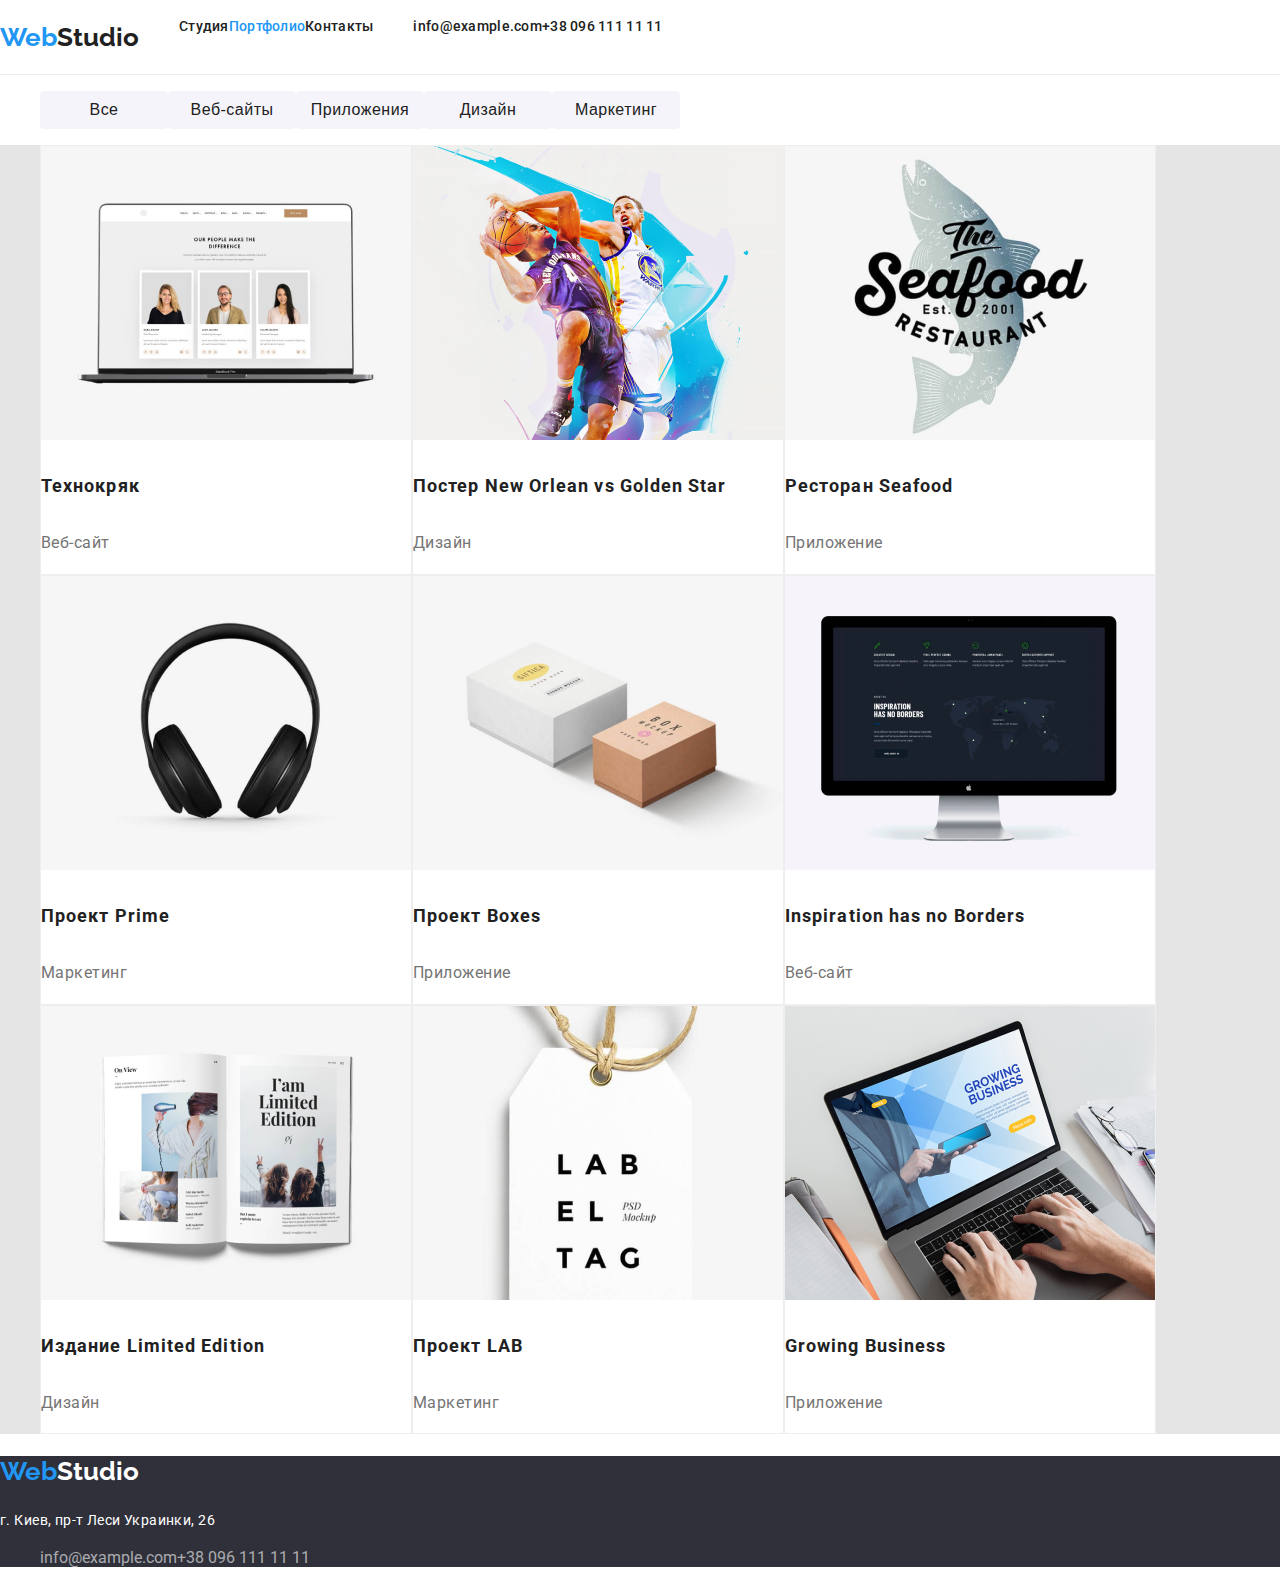
==== portfolio.html @ edf69f2f "Created a repository and started home work" ====
<!DOCTYPE html>
<html lang="ru">
<head>
    <meta charset="UTF-8">
    <meta name="viewport" content="width=device-width, initial-scale=1.0">
    <title>Портфолио</title>
    <link rel="preconnect" href="https://fonts.gstatic.com">
    <link href="https://fonts.googleapis.com/css2?family=Raleway:wght@700&family=Roboto:wght@400;500;700;900&display=swap"
        rel="stylesheet">
    <link rel="stylesheet" href="css/style.css">
</head>
<body>
    <header>
        <nav>
            <a href="./index.html">
                <h2 class="logo"><span class="accent">Web</span>Studio</h2>
            </a>
            <ul>
                <li>
                    <a href="./index.html" class="navigation-links">Студия</a>
                </li>
                <li>
                    <a href="./portfolio.html" class="navigation-links accent">Портфолио</a>
                </li>
                <li>
                    <a href="#" class="navigation-links">Контакты</a>
                </li>
            </ul>
            <address>
                <ul>
                    <li>
                        <a href="mailto:info@example.com" class="navigation-contacts">info@example.com</a>
                    </li>
                    <li>
                        <a href="tel:+380961111111" class="navigation-contacts">+38 096 111 11 11</a>
                    </li>
                </ul>
            </address>
        </nav>
    </header>
    <main>
        <section>
            <ul>
                <li><button type="button" class="portfolio-buttons">Все</button></li>
                <li><button type="button" class="portfolio-buttons">Веб-сайты</button></li>
                <li><button type="button" class="portfolio-buttons">Приложения</button></li>
                <li><button type="button" class="portfolio-buttons">Дизайн</button></li>
                <li><button type="button" class="portfolio-buttons">Маркетинг</button></li>
            </ul>
            <ul class="project-preview-container">
                <li class="project-preview">
                    <a href="#" class="project-preview-links">
                        <img src="./images/portfolio/technokryak.jpg" alt="Технокряк">
                        <h4>Технокряк</h4>
                        <p>Веб-сайт</p>
                    </a>
                </li>
                <li class="project-preview">
                    <a href="#" class="project-preview-links">
                        <img src="./images/portfolio/new-orlean-vs-golden-star.jpg" class="project-preview-picture" alt="Постер New Orlean vs Golden Star">
                        <h4>Постер New Orlean vs Golden Star</h4>
                        <p>Дизайн</p>
                    </a>
                </li>
                <li class="project-preview">
                    <a href="#" class="project-preview-links">
                        <img src="./images/portfolio/seafood-restaurant.jpg" class="project-preview-picture" alt="">
                        <h4>Ресторан Seafood</h4>
                        <p>Приложение</p>
                    </a>
                </li>
                <li class="project-preview">
                    <a href="#" class="project-preview-links">
                        <img src="./images/portfolio/prime-project.jpg" class="project-preview-picture" alt="Ресторан Seafood">
                        <h4>Проект Prime</h4>
                        <p>Маркетинг</p>
                    </a>
                </li>
                <li class="project-preview">
                    <a href="#" class="project-preview-links">
                        <img src="./images/portfolio/boxes-project.jpg" class="project-preview-picture" alt="Проект Boxes">
                        <h4>Проект Boxes</h4>
                        <p>Приложение</p>
                    </a>
                </li>
                <li class="project-preview">
                    <a href="#" class="project-preview-links">
                        <img src="./images/portfolio/inspiration-has-no-borders.jpg" class="project-preview-picture" alt="Inspiration has no Borders">
                        <h4>Inspiration has no Borders</h4>
                        <p>Веб-сайт</p>
                    </a>
                </li>
                <li class="project-preview">
                    <a href="#" class="project-preview-links">
                        <img src="./images/portfolio/limited-edition.jpg" class="project-preview-picture" alt="Издание Limited Edition">
                        <h4>Издание Limited Edition</h4>
                        <p>Дизайн</p>
                    </a>
                </li>
                <li class="project-preview">
                    <a href="#" class="project-preview-links">
                        <img src="./images/portfolio/lab-project.jpg" class="project-preview-picture" alt="Проект LAB">
                        <h4>Проект LAB</h4>
                        <p>Маркетинг</p>
                    </a>
                </li>
                <li class="project-preview">
                    <a href="#" class="project-preview-links">
                        <img src="./images/portfolio/growing-business.jpg" class="project-preview-picture" alt="Growing Business">
                        <h4>Growing Business</h4>
                        <p>Приложение</p>
                    </a>
                </li>
            </ul>
        </section>
    </main>
    <footer>
        <a href="./index.html">
            <h2 class="logo"><span class="accent">Web</span>Studio</h2>
        </a>
        <address>
            г. Киев, пр-т Леси Украинки, 26
        </address>
        <ul>
            <li>
                <a href="mailto:info@example.com" class="footer-contacts">info@example.com</a>
            </li>
            <li>
                <a href="tel:+380961111111" class="footer-contacts">+38 096 111 11 11</a>
            </li>
        </ul>
    </footer>
</body>
</html>
---- css/style.css ----
:root {
  /* background */
  --c-dark: #2f303a;
  --c-grey: #f5f4fa;
  --c-light: #ffffff;
  --c-accent: #2196f3;

  /* text */
  --txt-c-dark: #212121;
  --txt-c-grey: #757575;
  --txt-c-grey-light: rgba(255, 255, 255, 0.6);
  --txt-c-accent: var(--c-accent);
  --txt-c-light: var(--c-light);

  /* font */
  --font-main: "Roboto", sans-serif;
  --font-logo: "Raleway", sans-serif;
}

body {
  font-family: var(--font-main);
  margin: 0;
}

header {
  border-bottom: 1px solid #ececec;
}

nav {
  display: flex;
}

nav a {
  text-decoration: none;
  color: var(--txt-c-dark);
}

address {
  font-style: normal;
}

address a {
  text-decoration: none;
}

ul {
  list-style: none;
  display: flex;
}

h1 {
  font-weight: 900;
  font-size: 44px;
  line-height: 1.36;
}

h3 {
  font-weight: bold;
  font-size: 36px;
  line-height: 1.67;
  letter-spacing: 0.03em;
}

h4 {
  font-weight: bold;
  font-size: 18px;
  line-height: 2;
  letter-spacing: 0.06em;
}

h5 {
  font-weight: 500;
  font-size: 16px;
  line-height: 1.19;
  letter-spacing: 0.03em;
}

h6 {
  font-weight: bold;
  font-size: 14px;
  line-height: 1.14;
  letter-spacing: 0.03em;
  text-transform: uppercase;
}

/* --- HEADER --- */
.logo {
  font-family: var(--font-logo);
  font-size: 26px;
  line-height: 1.19;
}

.navigation-links,
.navigation-contacts {
  text-decoration: none;
  color: var(--txt-c-dark);
  font-weight: 500;
  font-size: 14px;
  line-height: 1.14;
  letter-spacing: 0.02em;
}

.accent {
  color: var(--txt-c-accent);
}

.navigation-contacts:hover,
.navigation-contacts:focus {
  color: var(--txt-c-accent);
}
/* --- /HEADER --- */

/* --- MAIN --- */
.our-features p {
  font-size: 14px;
  line-height: 1.71;
  letter-spacing: 0.03em;
  color: var(--txt-c-grey);
}

/* --- OUR TEAM --- */
.our-team-section {
  background: var(--c-grey);
}

.team-members {
  display: flex;
}

.team-member {
  width: 270px;
  background: var(--c-light);
  box-shadow: 0px 1px 3px rgba(0, 0, 0, 0.12), 0px 1px 1px rgba(0, 0, 0, 0.14),
    0px 2px 1px rgba(0, 0, 0, 0.2);
  border-radius: 0px 0px 4px 4px;
}

.team-member p {
  font-size: 16px;
  line-height: 1.19;
  letter-spacing: 0.03em;
  color: var(--txt-c-grey);
}
/* --- /OUR TEAM --- */
/* --- /MAIN --- */

/* --- FOOTER --- */
footer {
  background: var(--c-dark);
}

footer a {
  text-decoration: none;
}

footer .logo {
  color: var(--txt-c-light);
}

footer address {
  font-size: 14px;
  line-height: 1.71;
  letter-spacing: 0.03em;
  color: var(--txt-c-light);
}

.footer-contacts {
  color: var(--txt-c-grey-light);
}
/* --- /FOOTER --- */

/* --- PORTFOLIO --- */
.portfolio-buttons {
  background: var(--c-grey);
  width: 128px;
  height: 38px;
  border: none;
  border-radius: 4px;
  color: var(--txt-c-dark);
  font-weight: 500;
  font-size: 16px;
  line-height: 1.62;
  letter-spacing: 0.03em;
  cursor: pointer;
}

.portfolio-buttons:focus,
.portfolio-buttons:hover {
  background: var(--c-accent);
  color: var(--txt-c-light);
  box-shadow: 0px 3px 1px rgba(0, 0, 0, 0.1), 0px 1px 2px rgba(0, 0, 0, 0.08),
    0px 2px 2px rgba(0, 0, 0, 0.12);
}

.project-preview-container {
  display: flex;
  flex-wrap: wrap;
  background: #e5e5e5;
}

.project-preview {
  width: 370px;
  background: var(--c-light);
  border: 1px solid #eeeeee;
}

.project-preview-picture {
  width: 370px;
}

.project-preview a {
  text-decoration: none;
}

.project-preview h4 {
  color: var(--txt-c-dark);
}

.project-preview p {
  font-size: 16px;
  line-height: 1.87;
  letter-spacing: 0.03em;
  color: var(--txt-c-grey);
}
/* --- /PORTFOLIO --- */
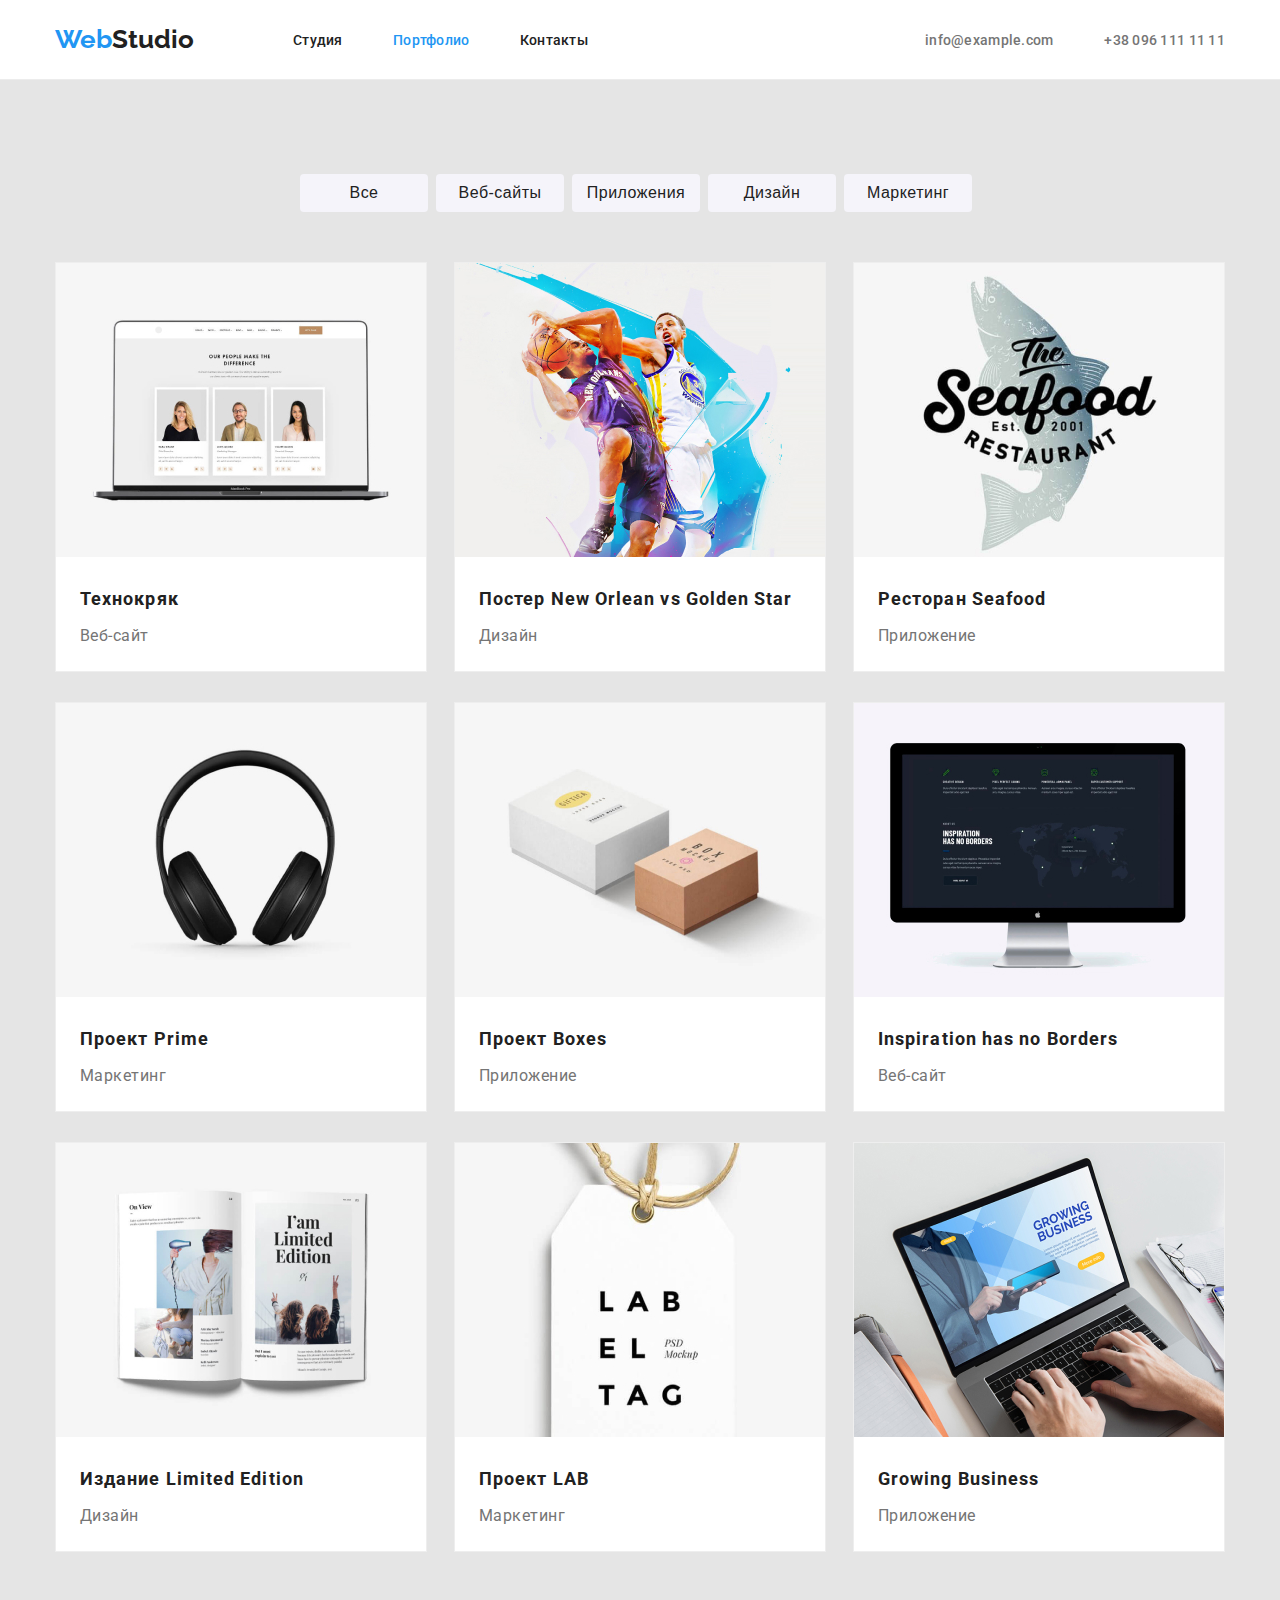
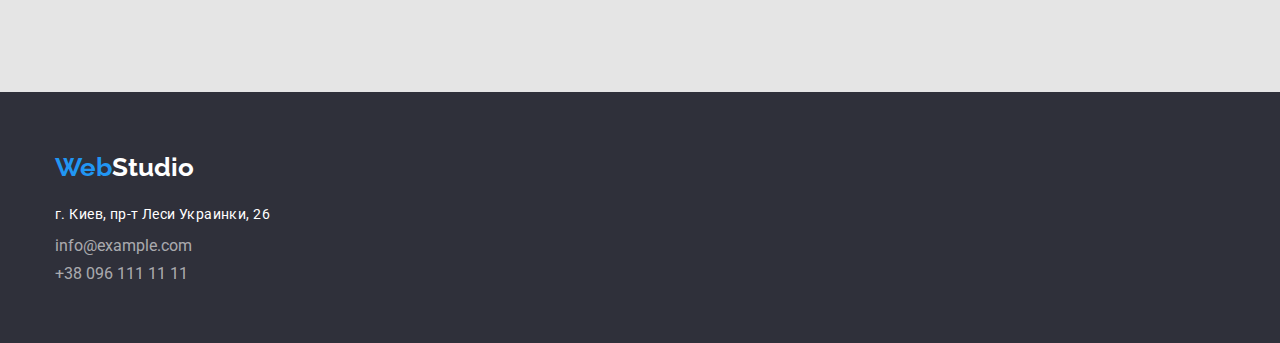
==== commit 8c0fb1da: "HW Done" ====
--- a/portfolio.html
+++ b/portfolio.html
@@ -15,7 +15,7 @@
             <a href="./index.html">
                 <h2 class="logo"><span class="accent">Web</span>Studio</h2>
             </a>
-            <ul>
+            <ul class="navigation-links-list">
                 <li>
                     <a href="./index.html" class="navigation-links">Студия</a>
                 </li>
@@ -27,7 +27,7 @@
                 </li>
             </ul>
             <address>
-                <ul>
+                <ul class="navigation-contacts-list">
                     <li>
                         <a href="mailto:info@example.com" class="navigation-contacts">info@example.com</a>
                     </li>
@@ -38,97 +38,103 @@
             </address>
         </nav>
     </header>
+    <!-- PORTFOLIO -->
     <main>
-        <section>
-            <ul>
-                <li><button type="button" class="portfolio-buttons">Все</button></li>
-                <li><button type="button" class="portfolio-buttons">Веб-сайты</button></li>
-                <li><button type="button" class="portfolio-buttons">Приложения</button></li>
-                <li><button type="button" class="portfolio-buttons">Дизайн</button></li>
-                <li><button type="button" class="portfolio-buttons">Маркетинг</button></li>
-            </ul>
-            <ul class="project-preview-container">
-                <li class="project-preview">
-                    <a href="#" class="project-preview-links">
-                        <img src="./images/portfolio/technokryak.jpg" alt="Технокряк">
-                        <h4>Технокряк</h4>
-                        <p>Веб-сайт</p>
-                    </a>
+        <section class="portfolio-section">
+            <div class="portfolio-content">
+                <ul class="portfolio-contentbuttons">
+                    <li><button type="button" class="portfolio-button">Все</button></li>
+                    <li><button type="button" class="portfolio-button">Веб-сайты</button></li>
+                    <li><button type="button" class="portfolio-button">Приложения</button></li>
+                    <li><button type="button" class="portfolio-button">Дизайн</button></li>
+                    <li><button type="button" class="portfolio-button">Маркетинг</button></li>
+                </ul>
+                <ul class="project-preview-container">
+                    <li class="project-preview">
+                        <a href="#" class="project-preview-links">
+                            <img src="./images/portfolio/technokryak.jpg" alt="Технокряк">
+                            <h4>Технокряк</h4>
+                            <p>Веб-сайт</p>
+                        </a>
+                    </li>
+                    <li class="project-preview">
+                        <a href="#" class="project-preview-links">
+                            <img src="./images/portfolio/new-orlean-vs-golden-star.jpg" class="project-preview-picture" alt="Постер New Orlean vs Golden Star">
+                            <h4>Постер New Orlean vs Golden Star</h4>
+                            <p>Дизайн</p>
+                        </a>
+                    </li>
+                    <li class="project-preview">
+                        <a href="#" class="project-preview-links">
+                            <img src="./images/portfolio/seafood-restaurant.jpg" class="project-preview-picture" alt="">
+                            <h4>Ресторан Seafood</h4>
+                            <p>Приложение</p>
+                        </a>
+                    </li>
+                    <li class="project-preview">
+                        <a href="#" class="project-preview-links">
+                            <img src="./images/portfolio/prime-project.jpg" class="project-preview-picture" alt="Ресторан Seafood">
+                            <h4>Проект Prime</h4>
+                            <p>Маркетинг</p>
+                        </a>
+                    </li>
+                    <li class="project-preview">
+                        <a href="#" class="project-preview-links">
+                            <img src="./images/portfolio/boxes-project.jpg" class="project-preview-picture" alt="Проект Boxes">
+                            <h4>Проект Boxes</h4>
+                            <p>Приложение</p>
+                        </a>
+                    </li>
+                    <li class="project-preview">
+                        <a href="#" class="project-preview-links">
+                            <img src="./images/portfolio/inspiration-has-no-borders.jpg" class="project-preview-picture" alt="Inspiration has no Borders">
+                            <h4>Inspiration has no Borders</h4>
+                            <p>Веб-сайт</p>
+                        </a>
+                    </li>
+                    <li class="project-preview">
+                        <a href="#" class="project-preview-links">
+                            <img src="./images/portfolio/limited-edition.jpg" class="project-preview-picture" alt="Издание Limited Edition">
+                            <h4>Издание Limited Edition</h4>
+                            <p>Дизайн</p>
+                        </a>
+                    </li>
+                    <li class="project-preview">
+                        <a href="#" class="project-preview-links">
+                            <img src="./images/portfolio/lab-project.jpg" class="project-preview-picture" alt="Проект LAB">
+                            <h4>Проект LAB</h4>
+                            <p>Маркетинг</p>
+                        </a>
+                    </li>
+                    <li class="project-preview">
+                        <a href="#" class="project-preview-links">
+                            <img src="./images/portfolio/growing-business.jpg" class="project-preview-picture" alt="Growing Business">
+                            <h4>Growing Business</h4>
+                            <p>Приложение</p>
+                        </a>
+                    </li>
+                </ul>
+            </div>
+        </section>
+        <!-- /PORTFOLIO -->
+    </main>
+    <footer>
+            <div class="footer-content">
+                <a href="./index.html">
+                <h2 class="logo"><span class="accent">Web</span>Studio</h2>
+            </a>
+            <address>
+                г. Киев, пр-т Леси Украинки, 26
+            </address>
+            <ul class="footer-contacts-list">
+                <li>
+                    <a href="mailto:info@example.com" class="footer-contacts">info@example.com</a>
                 </li>
-                <li class="project-preview">
-                    <a href="#" class="project-preview-links">
-                        <img src="./images/portfolio/new-orlean-vs-golden-star.jpg" class="project-preview-picture" alt="Постер New Orlean vs Golden Star">
-                        <h4>Постер New Orlean vs Golden Star</h4>
-                        <p>Дизайн</p>
-                    </a>
-                </li>
-                <li class="project-preview">
-                    <a href="#" class="project-preview-links">
-                        <img src="./images/portfolio/seafood-restaurant.jpg" class="project-preview-picture" alt="">
-                        <h4>Ресторан Seafood</h4>
-                        <p>Приложение</p>
-                    </a>
-                </li>
-                <li class="project-preview">
-                    <a href="#" class="project-preview-links">
-                        <img src="./images/portfolio/prime-project.jpg" class="project-preview-picture" alt="Ресторан Seafood">
-                        <h4>Проект Prime</h4>
-                        <p>Маркетинг</p>
-                    </a>
-                </li>
-                <li class="project-preview">
-                    <a href="#" class="project-preview-links">
-                        <img src="./images/portfolio/boxes-project.jpg" class="project-preview-picture" alt="Проект Boxes">
-                        <h4>Проект Boxes</h4>
-                        <p>Приложение</p>
-                    </a>
-                </li>
-                <li class="project-preview">
-                    <a href="#" class="project-preview-links">
-                        <img src="./images/portfolio/inspiration-has-no-borders.jpg" class="project-preview-picture" alt="Inspiration has no Borders">
-                        <h4>Inspiration has no Borders</h4>
-                        <p>Веб-сайт</p>
-                    </a>
-                </li>
-                <li class="project-preview">
-                    <a href="#" class="project-preview-links">
-                        <img src="./images/portfolio/limited-edition.jpg" class="project-preview-picture" alt="Издание Limited Edition">
-                        <h4>Издание Limited Edition</h4>
-                        <p>Дизайн</p>
-                    </a>
-                </li>
-                <li class="project-preview">
-                    <a href="#" class="project-preview-links">
-                        <img src="./images/portfolio/lab-project.jpg" class="project-preview-picture" alt="Проект LAB">
-                        <h4>Проект LAB</h4>
-                        <p>Маркетинг</p>
-                    </a>
-                </li>
-                <li class="project-preview">
-                    <a href="#" class="project-preview-links">
-                        <img src="./images/portfolio/growing-business.jpg" class="project-preview-picture" alt="Growing Business">
-                        <h4>Growing Business</h4>
-                        <p>Приложение</p>
-                    </a>
+                <li>
+                    <a href="tel:+380961111111" class="footer-contacts">+38 096 111 11 11</a>
                 </li>
             </ul>
-        </section>
-    </main>
-    <footer>
-        <a href="./index.html">
-            <h2 class="logo"><span class="accent">Web</span>Studio</h2>
-        </a>
-        <address>
-            г. Киев, пр-т Леси Украинки, 26
-        </address>
-        <ul>
-            <li>
-                <a href="mailto:info@example.com" class="footer-contacts">info@example.com</a>
-            </li>
-            <li>
-                <a href="tel:+380961111111" class="footer-contacts">+38 096 111 11 11</a>
-            </li>
-        </ul>
+        </div>
     </footer>
 </body>
 </html>--- a/css/style.css
+++ b/css/style.css
@@ -28,6 +28,11 @@
 
 nav {
   display: flex;
+  justify-content: space-between;
+  margin: 0px auto;
+  height: 79px;
+  width: 1170px;
+  align-items: center;
 }
 
 nav a {
@@ -46,12 +51,14 @@
 ul {
   list-style: none;
   display: flex;
+  padding: 0;
 }
 
 h1 {
   font-weight: 900;
   font-size: 44px;
   line-height: 1.36;
+  margin: 0px;
 }
 
 h3 {
@@ -59,6 +66,7 @@
   font-size: 36px;
   line-height: 1.67;
   letter-spacing: 0.03em;
+  margin: 0px;
 }
 
 h4 {
@@ -81,13 +89,30 @@
   line-height: 1.14;
   letter-spacing: 0.03em;
   text-transform: uppercase;
+  margin: 0;
 }
 
 /* --- HEADER --- */
+header {
+  justify-content: center;
+}
+
+.navigation-links-list {
+  width: 295px;
+  justify-content: space-between;
+  margin-left: -238px;
+}
+
+.navigation-contacts-list {
+  width: 300px;
+  justify-content: space-between;
+}
+
 .logo {
   font-family: var(--font-logo);
   font-size: 26px;
   line-height: 1.19;
+  margin: 0;
 }
 
 .navigation-links,
@@ -100,6 +125,10 @@
   letter-spacing: 0.02em;
 }
 
+.navigation-contacts {
+  color: var(--txt-c-grey);
+}
+
 .accent {
   color: var(--txt-c-accent);
 }
@@ -111,20 +140,84 @@
 /* --- /HEADER --- */
 
 /* --- MAIN --- */
+
+/* --- BANNER --- */
+.banner-section {
+  display: flex;
+  justify-content: center;
+  align-items: center;
+  background: var(--c-dark);
+  color: var(--c-light);
+  padding: 200px 0px;
+}
+
+.banner-section-content {
+  width: 650px;
+  text-align: center;
+  text-transform: uppercase;
+}
+
+.banner-button {
+  background-color: var(--c-accent);
+  color: var(--c-light);
+  width: 200px;
+  height: 50px;
+  border: none;
+  border-radius: 4px;
+  box-shadow: 0px 4px 4px rgba(0, 0, 0, 0.15);
+  margin-top: 30px;
+}
+/* --- /BANNER --- */
+
+/* --- OUR FEATURES --- */
+.our-features-list {
+  width: 1170px;
+  margin: 95px auto;
+  justify-content: space-between;
+}
+
+.our-features {
+  width: 270px;
+}
+
 .our-features p {
   font-size: 14px;
   line-height: 1.71;
   letter-spacing: 0.03em;
   color: var(--txt-c-grey);
-}
+  margin: 10px 0 0 0;
+}
+/* --- /OUR FEATURES --- */
+
+/* --- WHAT ARE WE DO --- */
+.what-are-we-do-content {
+  width: 1170px;
+  text-align: center;
+  margin: 0 auto;
+}
+
+.what-are-we-do-examples {
+  justify-content: space-between;
+  margin: 50px 0px 94px 0px;
+}
+/* --- /WHAT ARE WE DO --- */
 
 /* --- OUR TEAM --- */
 .our-team-section {
+  text-align: center;
   background: var(--c-grey);
+  padding: 94px 0;
+}
+
+.our-team-content {
+  width: 1170px;
+  margin: 0px auto;
 }
 
 .team-members {
   display: flex;
+  justify-content: space-between;
+  margin: 50px 0 0 0;
 }
 
 .team-member {
@@ -135,11 +228,16 @@
   border-radius: 0px 0px 4px 4px;
 }
 
+.team-member h5 {
+  margin: 30px 0px 10px 0px;
+}
+
 .team-member p {
   font-size: 16px;
   line-height: 1.19;
   letter-spacing: 0.03em;
   color: var(--txt-c-grey);
+  margin: 0 0 30px 0;
 }
 /* --- /OUR TEAM --- */
 /* --- /MAIN --- */
@@ -147,6 +245,12 @@
 /* --- FOOTER --- */
 footer {
   background: var(--c-dark);
+  padding: 60px 0;
+}
+
+.footer-content {
+  width: 1170px;
+  margin: 0 auto;
 }
 
 footer a {
@@ -155,6 +259,7 @@
 
 footer .logo {
   color: var(--txt-c-light);
+  margin-bottom: 20px;
 }
 
 footer address {
@@ -163,6 +268,14 @@
   letter-spacing: 0.03em;
   color: var(--txt-c-light);
 }
+.footer-contacts-list {
+  display: flex;
+  flex-direction: column;
+  margin: 9px 0 0 0;
+}
+.footer-contacts-list li:first-child {
+  margin-bottom: 9px;
+}
 
 .footer-contacts {
   color: var(--txt-c-grey-light);
@@ -170,7 +283,17 @@
 /* --- /FOOTER --- */
 
 /* --- PORTFOLIO --- */
-.portfolio-buttons {
+.portfolio-section {
+  background: #e5e5e5;
+  padding: 94px 0;
+}
+
+.portfolio-content {
+  width: 1170px;
+  margin: 0 auto;
+}
+
+.portfolio-button {
   background: var(--c-grey);
   width: 128px;
   height: 38px;
@@ -182,26 +305,33 @@
   line-height: 1.62;
   letter-spacing: 0.03em;
   cursor: pointer;
-}
-
-.portfolio-buttons:focus,
-.portfolio-buttons:hover {
+  margin-right: 8px;
+}
+
+.portfolio-button:focus,
+.portfolio-button:hover {
   background: var(--c-accent);
   color: var(--txt-c-light);
   box-shadow: 0px 3px 1px rgba(0, 0, 0, 0.1), 0px 1px 2px rgba(0, 0, 0, 0.08),
     0px 2px 2px rgba(0, 0, 0, 0.12);
 }
 
+.portfolio-contentbuttons {
+  justify-content: center;
+  margin: 0 0 50px 0;
+}
+
 .project-preview-container {
   display: flex;
   flex-wrap: wrap;
-  background: #e5e5e5;
+  justify-content: space-between;
 }
 
 .project-preview {
   width: 370px;
   background: var(--c-light);
   border: 1px solid #eeeeee;
+  margin-bottom: 30px;
 }
 
 .project-preview-picture {
@@ -212,14 +342,16 @@
   text-decoration: none;
 }
 
-.project-preview h4 {
+.project-preview-links h4 {
   color: var(--txt-c-dark);
-}
-
-.project-preview p {
+  margin: 20px 24px 4px 24px;
+}
+
+.project-preview-links p {
   font-size: 16px;
   line-height: 1.87;
   letter-spacing: 0.03em;
   color: var(--txt-c-grey);
+  margin: 0 24px 20px 24px;
 }
 /* --- /PORTFOLIO --- */
